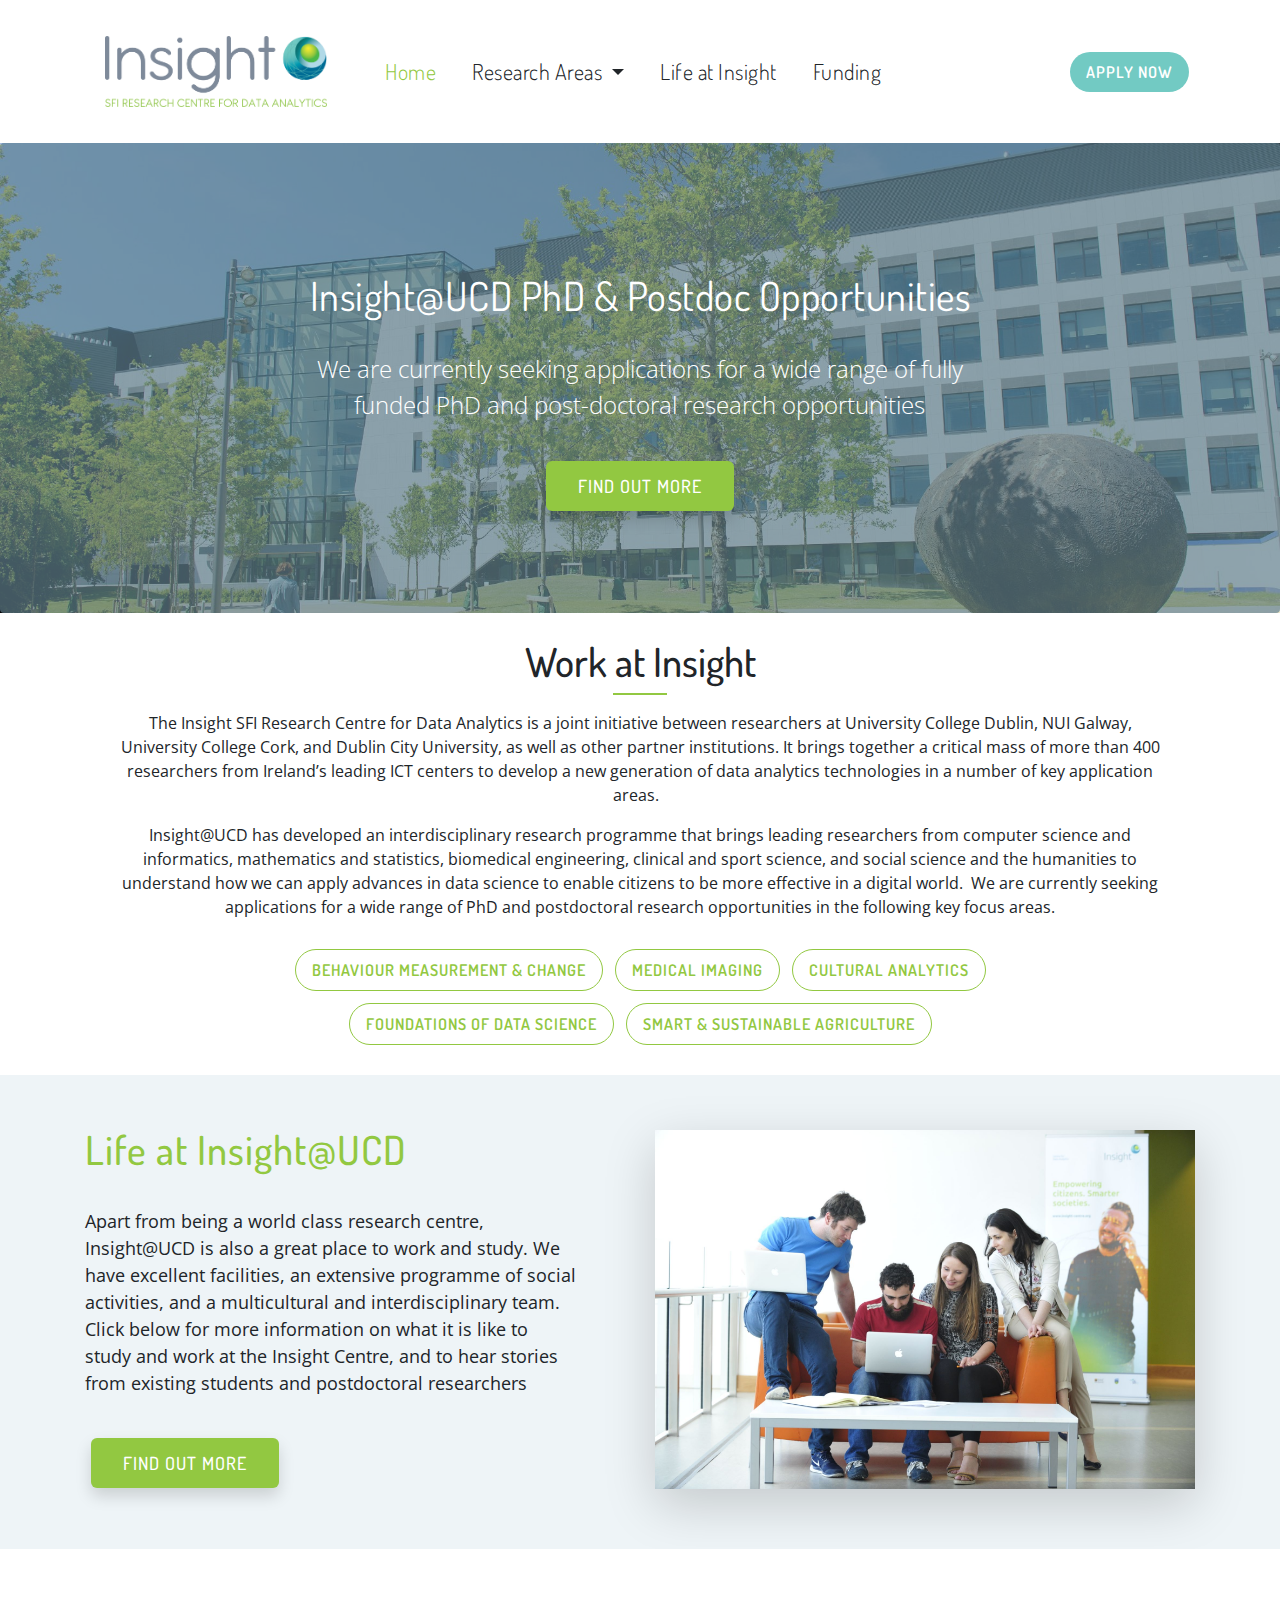
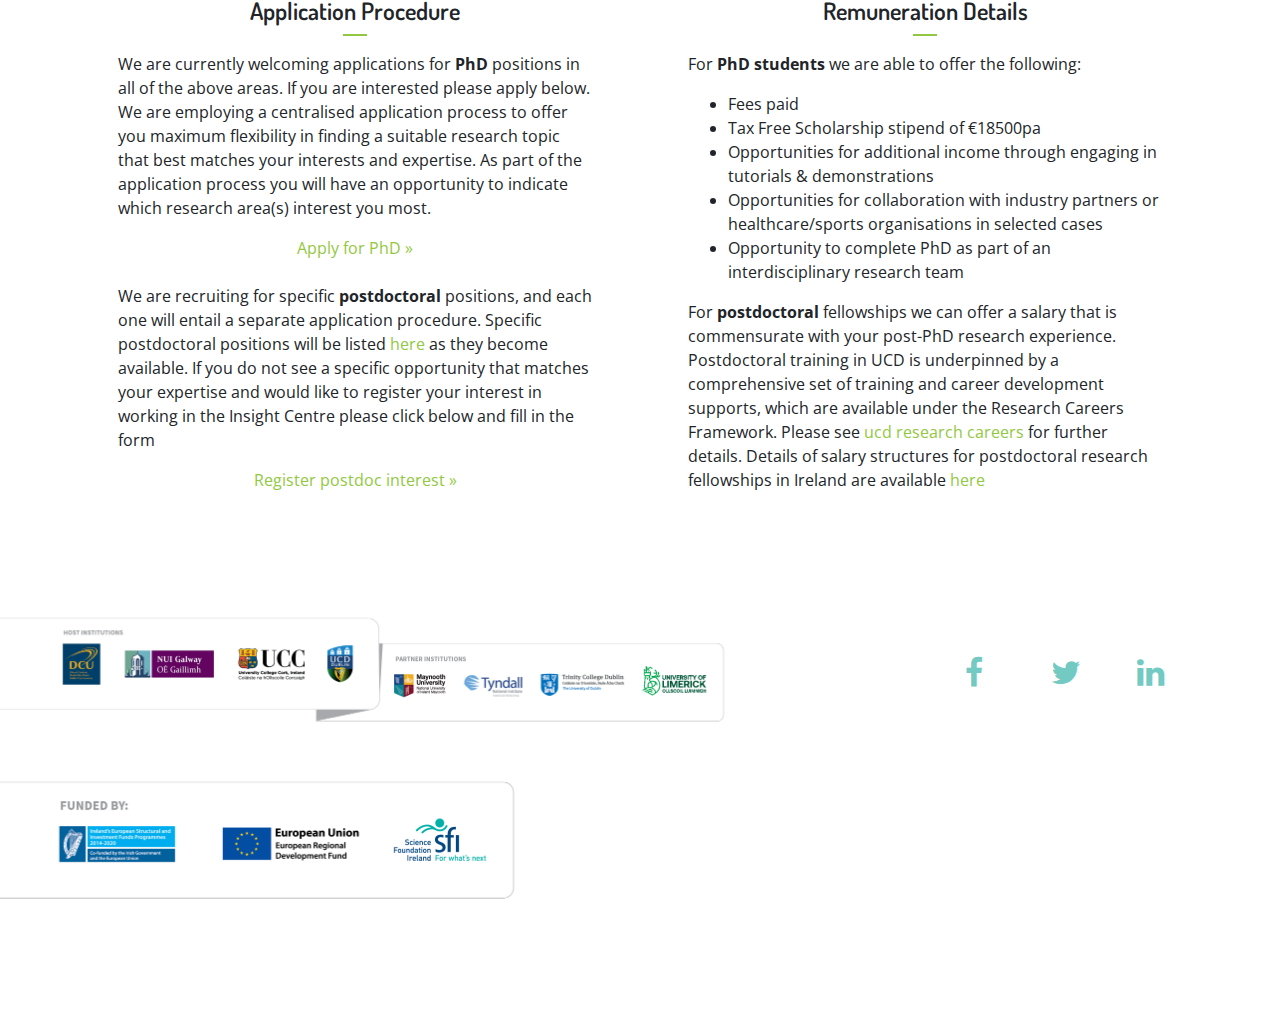
==== index.html @ da2b75f7 "Fix Safari footer space issue" ====
<!DOCTYPE html>
<html lang="en">

<head>
	<meta charset="utf-8">
	<meta name="viewport" content="width=device-width, initial-scale=1, shrink-to-fit=no">
	<meta http-equiv="x-ua-compatible" content="ie=edge">
	<title>insight_recruit</title>
	<!-- Font Awesome -->
	<link rel="stylesheet" href="https://maxcdn.bootstrapcdn.com/font-awesome/4.7.0/css/font-awesome.min.css">
	<!-- Bootstrap core CSS -->
	<link href="css/bootstrap.min.css" rel="stylesheet">
	<!-- Material Design Bootstrap -->
	<link href="css/mdb.min.css" rel="stylesheet">
	<!-- Your custom styles (optional) -->
	<link href="css/style.css" rel="stylesheet">
	<link rel="stylesheet" href="https://fonts.googleapis.com/css?family=Dosis:400,500,600,700">
	<link rel="stylesheet" href="https://fonts.googleapis.com/css?family=Open+Sans:400,600,700">
</head>

<body>

	<!-- Start your project here-->
	<header class="sticky-top">
		<nav class="navbar navbar-light navbar-expand-lg navigation-clean-button">
			<div class="container"><img id="nav-logo" src="img/insight_logo.png"><button data-toggle="collapse" class="navbar-toggler" data-target="#navcol-1"><span class="sr-only">Toggle navigation</span><span class="navbar-toggler-icon"></span></button>
				<div class="collapse navbar-collapse" id="navcol-1">
					<ul class="nav navbar-nav mr-auto">
						<li class="nav-item" role="presentation"><a class="nav-link active" href="index.html">Home</a></li>
						<li class="nav-item dropdown"><a class="dropdown-toggle nav-link" data-toggle="dropdown" aria-expanded="false" href="research.html">Research Areas&nbsp;</a>
							<div class="dropdown-menu" role="menu"><a class="dropdown-item" role="presentation" href="research.html#behaviour">Behaviour Measurement & Change</a><a class="dropdown-item" role="presentation" href="research.html#imaging">Medical Imaging</a><a class="dropdown-item" role="presentation" href="research.html#cultural">Cultural Analytics</a><a class="dropdown-item" role="presentation" href="research.html#foundations">Foundations of Data Science</a><a class="dropdown-item" role="presentation" href="research.html#agriculture">Smart & Sustainable Agriculture</a></div>
						</li>
						<li class="nav-item" role="presentation"><a class="nav-link" href="life-at-insight.html">Life at Insight</a></li>
						<li class="nav-item" role="presentation"><a class="nav-link" href="index.html#remuneration">Funding</a></li>
					</ul><span class="navbar-text actions"> <a class="btn action-button" role="button" id="nav-apply-button" href="https://docs.google.com/forms/d/1XLEkbJxJfuhNwHbNizcmN-qmpHpWXyCUOX5vFajwx4U" target="_blank">Apply Now</a></span>
				</div>
			</div>
		</nav>
	</header>
	<main>
		<!-- Jumbotron -->
		<div id="hero-highlight" class="card card-image" style="background-image: url(img/1406_Campus_091a.jpg);">
			<div class="text-white text-center rgba-blue-grey-strong py-5 px-4">
				<div class="py-5">

					<!-- Content -->
					<h1 class="card-title my-4 py-2">Insight@UCD PhD &amp; Postdoc Opportunities</h1>
					<p class="h6 col-lg-8 mb-4 pb-2 px-md-5 mx-auto">We are currently seeking applications for a wide range of fully funded PhD and post-doctoral research opportunities</p>
					<a class="btn btn-primary my-btn shadow" role='button' href="#workatinsight">find out more</a>

				</div>
			</div>
		</div>
		<!-- Work At Insight Highlight -->
		<div class="container">
			<div class="my-4 px-4">
				<div class="row">
					<div class="col-md-12 mb-2 offset-lg-0">
						<a class="anchor" id="workatinsight"></a>
						<h2 class="text-center">Work at Insight</h2>
						<hr>
						<p class="text-center" id="work-at-insight-p1">The Insight SFI Research Centre for Data Analytics is a joint initiative between researchers at University College Dublin, NUI Galway, University College Cork, and Dublin City University, as well as other partner institutions. It brings
							together a critical mass of more than 400 researchers from Ireland’s leading ICT centers to develop a new generation of data analytics technologies in a number of key application areas.&nbsp;&nbsp;<br></p>
						<p class="text-center">Insight@UCD has developed an interdisciplinary research programme that brings leading researchers from computer science and informatics, mathematics and statistics, biomedical engineering, clinical and sport science, and social science
							and the humanities to understand how we can apply advances in data science to enable citizens to be more effective in a digital world.&nbsp; We are currently seeking applications for a wide range of PhD and postdoctoral research
							opportunities in the following key focus areas.</p>
					</div>
				</div>
				<!--
				<div class="row" id="research-areas">
					<div class="col-md-6 col-lg-4 offset-lg-2" style="padding-right: 0px;">
						<ul>
							<li><strong>Behaviour Measurement &amp; Change</strong></li>
							<li><strong>Medical Imaging</strong></li>
							<li><strong>Cultural Analytics</strong></li>
						</ul>
					</div>
					<div class="col-md-6 col-lg-4 offset-lg-0">
						<ul>
							<li><strong>Foundations of Data Science</strong></li>
							<li><strong>Smart &amp; Sustainable Agriculture</strong></li>
							<li class="details"><a class="learn-more" href="#">More details »</a></li>
						</ul>
					</div>
					<div class="clearfix"></div>
				</div>
				-->
				<div class="area-pills text-center col-lg-10 mx-auto">
					<a class="btn research-button btn-rounded px-3 py-2 research-area-pill" role="button" href="research.html#behaviour">Behaviour measurement & change</a><a class="btn research-button btn-rounded research-area-pill px-3 py-2" role="button" href="research.html#imaging">Medical Imaging</a><a class="btn research-button btn-rounded research-area-pill px-3 py-2" role="button" href="research.html#cultural">Cultural Analytics</a><a class="btn research-button btn-rounded research-area-pill px-3 py-2" role="button" href="research.html#foundations">Foundations of Data Science</a><a class="btn research-button btn-rounded research-area-pill px-3 py-2" role="button" href="research.html#agriculture">Smart & Sustainable Agriculture</a>
				</div>
			</div>
		</div>
		<!-- Life At Insight Highlight -->
		<div class="highlight-home">
			<div class="container">
				<div class="row">
					<div class="col-sm-12 col-md-12 col-lg-6 col-xl-6">
						<div class="intro pr-lg-5 mb-md-4 mb-lg-0">
							<h2>Life at Insight@UCD</h2>
							<p>Apart from being a world class research centre, Insight@UCD is also a great place to work and study. We have excellent facilities, an extensive programme of social activities, and a multicultural and interdisciplinary team. Click below for more information on what it is like to study and work at the Insight Centre, and to hear stories from existing students and postdoctoral researchers</p>
							<a class="btn btn-primary my-btn shadow" role="button" href="life-at-insight.html">find out more</a>
						</div>
					</div>
					<div class="col-sm-12 col-md-12 col-lg-6 col-xl-6 my-auto"><img class="img-fluid shadow-lg" id="gev-and-co" src="img/L_R_Severin_Gsponer_Gevorg_Poghosyan_Ewa_Mylnarska_Erika_Duriakova.jpeg" style="height: auto;max-height: auto;width: 100%;"></div>
				</div>
			</div>
		</div>
		<div class="my-5">
			<div class="container">
				<div class="row">
					<div class="col-sm-6 col-md-12 col-lg-6 col-xl-6 pr-5 pl-5 application">
						<h3 class="name">Application Procedure</h3>
						<hr>
						<p class="text-left description">We are currently welcoming applications for <strong>PhD</strong> positions in all of the above areas. If you are interested please apply below. We are employing a centralised application process to offer you maximum flexibility
							in finding a suitable research topic that best matches your interests and expertise. As part of the application process you will have an opportunity to indicate which research area(s) interest you most.</p>
						<div class="text-center mx-auto">
							<a class="" href="https://docs.google.com/forms/d/1XLEkbJxJfuhNwHbNizcmN-qmpHpWXyCUOX5vFajwx4U" target="_blank">Apply for PhD »</a>
						</div>
						<p class="text-left description mt-4" id="application-p-2">We are recruiting for specific <strong>postdoctoral</strong> positions, and each one will entail a separate application procedure. Specific postdoctoral positions will be listed <a href="https://www.ucd.ie/workatucd/jobs/" target="_blank">here</a> as they become
							available. If you do not see a specific opportunity that matches your expertise and would like to register your interest in working in the Insight Centre please click below and fill in the form<br></p>
						<div class="text-center mx-auto">
							<a class="" href="https://docs.google.com/forms/d/1AsUdSWXv9FjHMFJ9KDFKcQEAJH8ktpvEX1DCqA-DxpM" target="_blank">Register postdoc interest »</a>
						</div>
					</div>
					<div class="col-sm-6 col-md-12 col-lg-6 col-xl-6 pr-5 pl-5 mt-md-4 mt-lg-0 remuneration" id="">
						<a class="anchor" id="remuneration"></a>
						<h3>Remuneration Details</h3>
						<hr>
						<p class="text-left description">For <strong>PhD students</strong> we are able to offer the following:</p>
						<ul class="text-left">
							<li>Fees paid</li>
							<li>Tax Free Scholarship stipend of €18500pa</li>
							<li>Opportunities for additional income through engaging in tutorials &amp; demonstrations</li>
							<li>Opportunities for collaboration with industry partners or healthcare/sports organisations in selected cases</li>
							<li>Opportunity to complete PhD as part of an interdisciplinary research team</li>
						</ul>
						<p class="text-left" style="font-size: 16px;">For&nbsp;<strong>postdoctoral</strong>&nbsp;fellowships we can offer a salary that is commensurate with your post-PhD research experience. Postdoctoral training in UCD is underpinned by a comprehensive set of training and
							career development supports, which are available under the Research Careers Framework. Please see<a href="https://www.ucd.ie/researchcareers/" target="_blank"><span> ucd research careers </span></a>for further details. Details of salary structures for postdoctoral research fellowships in Ireland are available <a href="https://www.iua.ie/for-researchers/researcher-salary-scales-career-framework/" target="_blank"><span>here</span></a></p>

					</div>
				</div>
			</div>
		</div>
	</main>
	<footer>
		<div class="row">
			<div class="col-lg-8 p-0 my-auto"><img src="img/hostpartner.png" style="max-width: 100%"></div>
			<div class="social-media col-lg-4 mx-auto my-auto text-center">
				<!-- Facebook -->
				<a class="sm-ic" href="#">
					<i class="fa fa-facebook col-1 fa-lg mr-md-5 fa-2x" style="color:rgb(114,202,195);"> </i>
				</a>
				<!-- Twitter -->
				<a class="sm-ic" href="#">
					<i class="fa fa-twitter col-1 fa-lg mr-md-5 fa-2x" style="color:rgb(114,202,195);"></i>
				</a>
				<!--Linkedin -->
				<a class="sm-ic" href="#">
					<i class="fa fa-linkedin col-1 fa-lg mr-md-5 fa-2x" style="color:rgb(114,202,195);"></i>
				</a>
			</div>
		</div>
		<div class="row">
			<a href="https://www.sfi.ie/" target="_blank"><img class="col-lg-8 p-0 fundedby" src="img/fundedby.png"></a>
		</div>
	</footer>


	<!-- /Start your project here-->

	<!-- SCRIPTS -->
	<!-- JQuery -->
	<script type="text/javascript" src="js/jquery-3.3.1.min.js"></script>
	<!-- Bootstrap tooltips -->
	<script type="text/javascript" src="js/popper.min.js"></script>
	<!-- Bootstrap core JavaScript -->
	<script type="text/javascript" src="js/bootstrap.min.js"></script>
	<!-- MDB core JavaScript -->
	<script type="text/javascript" src="js/mdb.min.js"></script>
</body></html>
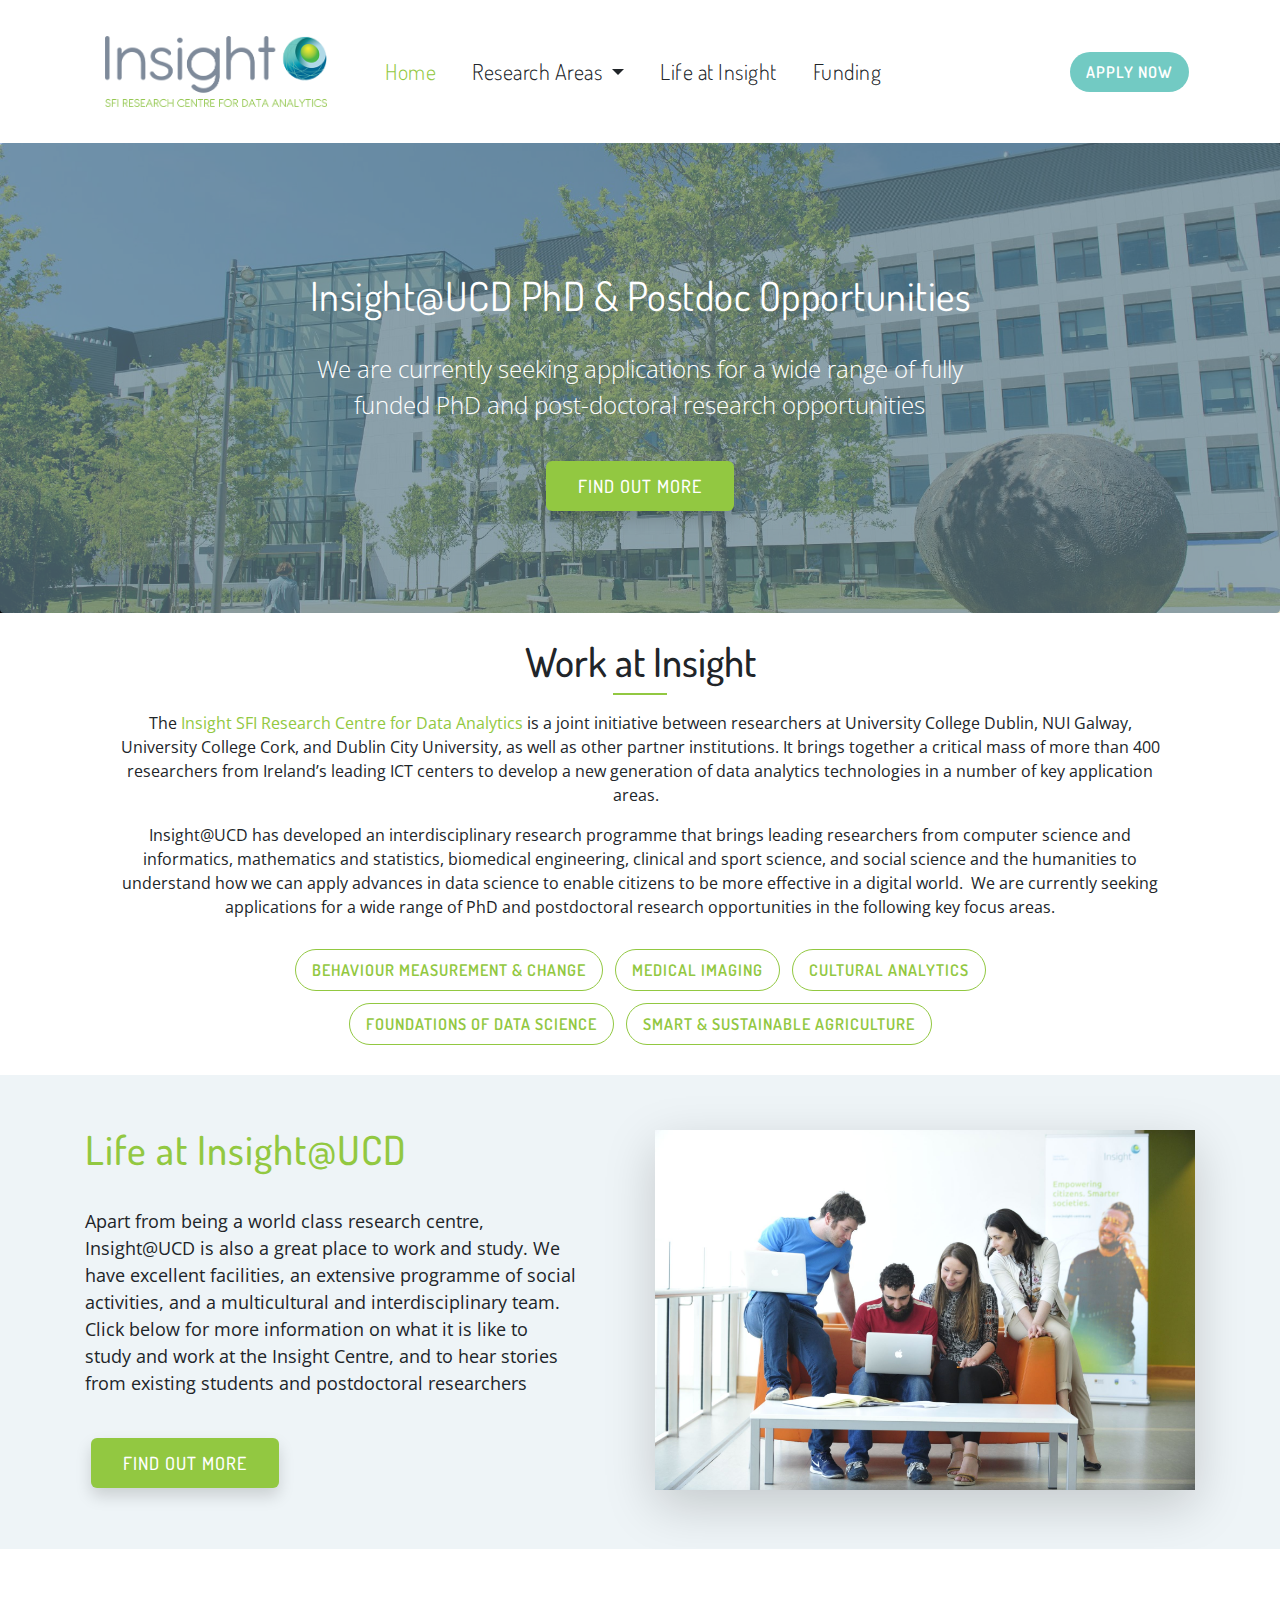
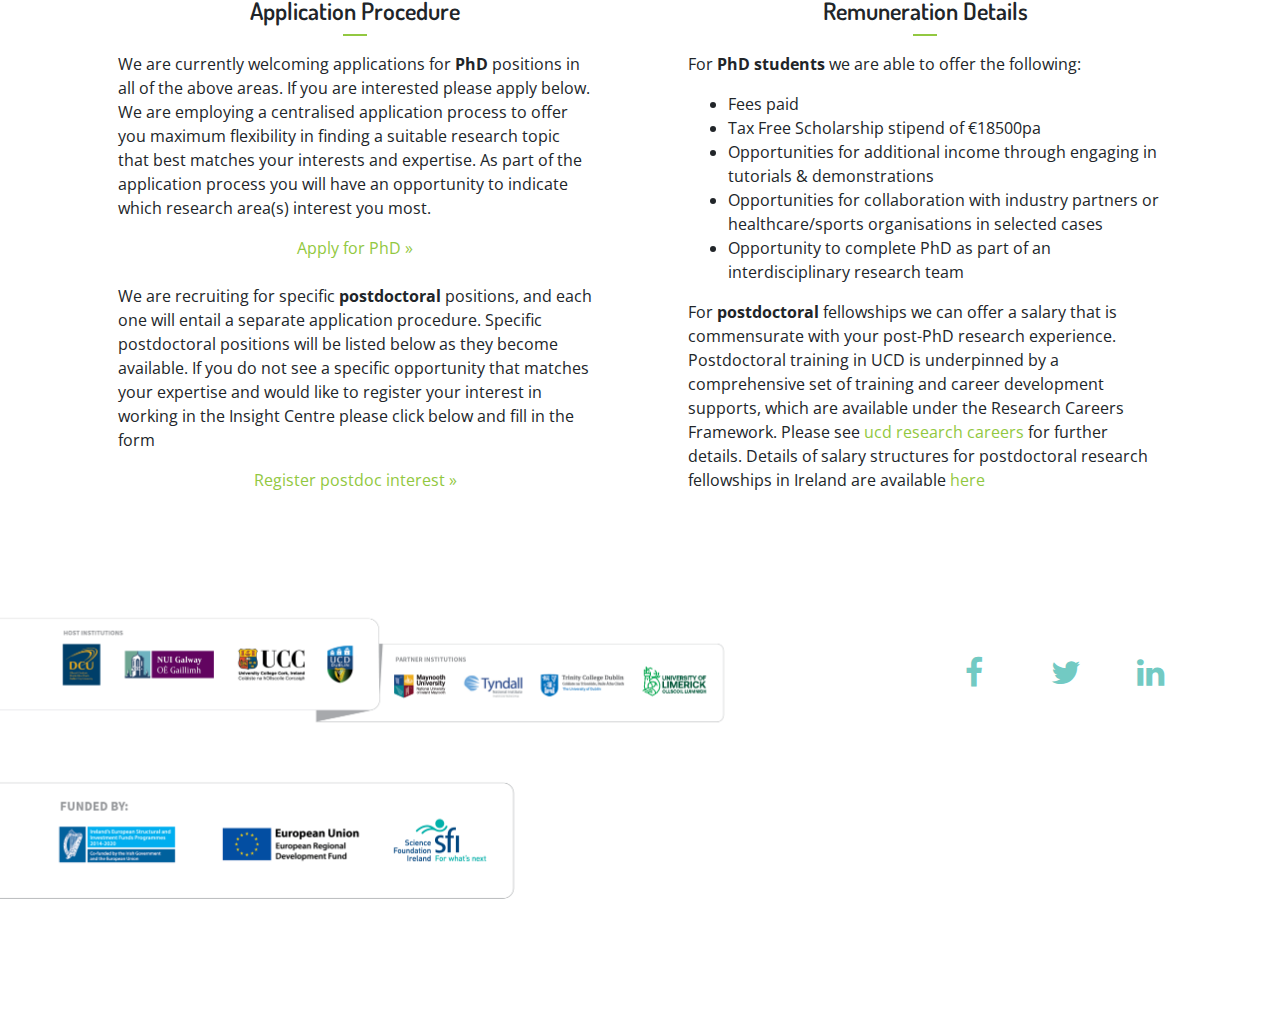
==== commit 673f94cd: "Finishing touches" ====
--- a/index.html
+++ b/index.html
@@ -5,7 +5,7 @@
 	<meta charset="utf-8">
 	<meta name="viewport" content="width=device-width, initial-scale=1, shrink-to-fit=no">
 	<meta http-equiv="x-ua-compatible" content="ie=edge">
-	<title>insight_recruit</title>
+	<title>Insight UCD recruitment</title>
 	<!-- Font Awesome -->
 	<link rel="stylesheet" href="https://maxcdn.bootstrapcdn.com/font-awesome/4.7.0/css/font-awesome.min.css">
 	<!-- Bootstrap core CSS -->
@@ -59,32 +59,13 @@
 						<a class="anchor" id="workatinsight"></a>
 						<h2 class="text-center">Work at Insight</h2>
 						<hr>
-						<p class="text-center" id="work-at-insight-p1">The Insight SFI Research Centre for Data Analytics is a joint initiative between researchers at University College Dublin, NUI Galway, University College Cork, and Dublin City University, as well as other partner institutions. It brings
+						<p class="text-center" id="work-at-insight-p1">The <a href="https://www.insight-centre.org/" target="_blank">Insight SFI Research Centre for Data Analytics</a> is a joint initiative between researchers at University College Dublin, NUI Galway, University College Cork, and Dublin City University, as well as other partner institutions. It brings
 							together a critical mass of more than 400 researchers from Ireland’s leading ICT centers to develop a new generation of data analytics technologies in a number of key application areas.&nbsp;&nbsp;<br></p>
 						<p class="text-center">Insight@UCD has developed an interdisciplinary research programme that brings leading researchers from computer science and informatics, mathematics and statistics, biomedical engineering, clinical and sport science, and social science
 							and the humanities to understand how we can apply advances in data science to enable citizens to be more effective in a digital world.&nbsp; We are currently seeking applications for a wide range of PhD and postdoctoral research
 							opportunities in the following key focus areas.</p>
 					</div>
 				</div>
-				<!--
-				<div class="row" id="research-areas">
-					<div class="col-md-6 col-lg-4 offset-lg-2" style="padding-right: 0px;">
-						<ul>
-							<li><strong>Behaviour Measurement &amp; Change</strong></li>
-							<li><strong>Medical Imaging</strong></li>
-							<li><strong>Cultural Analytics</strong></li>
-						</ul>
-					</div>
-					<div class="col-md-6 col-lg-4 offset-lg-0">
-						<ul>
-							<li><strong>Foundations of Data Science</strong></li>
-							<li><strong>Smart &amp; Sustainable Agriculture</strong></li>
-							<li class="details"><a class="learn-more" href="#">More details »</a></li>
-						</ul>
-					</div>
-					<div class="clearfix"></div>
-				</div>
-				-->
 				<div class="area-pills text-center col-lg-10 mx-auto">
 					<a class="btn research-button btn-rounded px-3 py-2 research-area-pill" role="button" href="research.html#behaviour">Behaviour measurement & change</a><a class="btn research-button btn-rounded research-area-pill px-3 py-2" role="button" href="research.html#imaging">Medical Imaging</a><a class="btn research-button btn-rounded research-area-pill px-3 py-2" role="button" href="research.html#cultural">Cultural Analytics</a><a class="btn research-button btn-rounded research-area-pill px-3 py-2" role="button" href="research.html#foundations">Foundations of Data Science</a><a class="btn research-button btn-rounded research-area-pill px-3 py-2" role="button" href="research.html#agriculture">Smart & Sustainable Agriculture</a>
 				</div>
@@ -94,7 +75,7 @@
 		<div class="highlight-home">
 			<div class="container">
 				<div class="row">
-					<div class="col-sm-12 col-md-12 col-lg-6 col-xl-6">
+					<div class="col-sm-12 col-md-12 col-lg-6 col-xl-6 mb-4 mb-lg-0">
 						<div class="intro pr-lg-5 mb-md-4 mb-lg-0">
 							<h2>Life at Insight@UCD</h2>
 							<p>Apart from being a world class research centre, Insight@UCD is also a great place to work and study. We have excellent facilities, an extensive programme of social activities, and a multicultural and interdisciplinary team. Click below for more information on what it is like to study and work at the Insight Centre, and to hear stories from existing students and postdoctoral researchers</p>
@@ -108,7 +89,7 @@
 		<div class="my-5">
 			<div class="container">
 				<div class="row">
-					<div class="col-sm-6 col-md-12 col-lg-6 col-xl-6 pr-5 pl-5 application">
+					<div class="col-md-12 col-lg-6 col-xl-6 pr-5 pl-5 mb-xs-5 mb-md-0 application">
 						<h3 class="name">Application Procedure</h3>
 						<hr>
 						<p class="text-left description">We are currently welcoming applications for <strong>PhD</strong> positions in all of the above areas. If you are interested please apply below. We are employing a centralised application process to offer you maximum flexibility
@@ -116,15 +97,15 @@
 						<div class="text-center mx-auto">
 							<a class="" href="https://docs.google.com/forms/d/1XLEkbJxJfuhNwHbNizcmN-qmpHpWXyCUOX5vFajwx4U" target="_blank">Apply for PhD »</a>
 						</div>
-						<p class="text-left description mt-4" id="application-p-2">We are recruiting for specific <strong>postdoctoral</strong> positions, and each one will entail a separate application procedure. Specific postdoctoral positions will be listed <a href="https://www.ucd.ie/workatucd/jobs/" target="_blank">here</a> as they become
+						<p class="text-left description mt-4" id="application-p-2">We are recruiting for specific <strong>postdoctoral</strong> positions, and each one will entail a separate application procedure. Specific postdoctoral positions will be listed below as they become
 							available. If you do not see a specific opportunity that matches your expertise and would like to register your interest in working in the Insight Centre please click below and fill in the form<br></p>
 						<div class="text-center mx-auto">
 							<a class="" href="https://docs.google.com/forms/d/1AsUdSWXv9FjHMFJ9KDFKcQEAJH8ktpvEX1DCqA-DxpM" target="_blank">Register postdoc interest »</a>
 						</div>
 					</div>
-					<div class="col-sm-6 col-md-12 col-lg-6 col-xl-6 pr-5 pl-5 mt-md-4 mt-lg-0 remuneration" id="">
+					<div class="col-md-12 col-lg-6 pr-5 pl-5 my-xs-5 mt-md-5 mt-lg-0 remuneration">
 						<a class="anchor" id="remuneration"></a>
-						<h3>Remuneration Details</h3>
+						<h3 class="mt-5 mt-md-0">Remuneration Details</h3>
 						<hr>
 						<p class="text-left description">For <strong>PhD students</strong> we are able to offer the following:</p>
 						<ul class="text-left">
@@ -147,15 +128,15 @@
 			<div class="col-lg-8 p-0 my-auto"><img src="img/hostpartner.png" style="max-width: 100%"></div>
 			<div class="social-media col-lg-4 mx-auto my-auto text-center">
 				<!-- Facebook -->
-				<a class="sm-ic" href="#">
+				<a class="sm-ic" href="https://www.facebook.com/insight" target="_blank">
 					<i class="fa fa-facebook col-1 fa-lg mr-md-5 fa-2x" style="color:rgb(114,202,195);"> </i>
 				</a>
 				<!-- Twitter -->
-				<a class="sm-ic" href="#">
+				<a class="sm-ic" href="https://twitter.com/insight_centre" target="_blank">
 					<i class="fa fa-twitter col-1 fa-lg mr-md-5 fa-2x" style="color:rgb(114,202,195);"></i>
 				</a>
 				<!--Linkedin -->
-				<a class="sm-ic" href="#">
+				<a class="sm-ic" href="https://www.linkedin.com/company/insight-centre-for-data-analytics" target="_blank">
 					<i class="fa fa-linkedin col-1 fa-lg mr-md-5 fa-2x" style="color:rgb(114,202,195);"></i>
 				</a>
 			</div>
--- a/css/style.css
+++ b/css/style.css
@@ -453,6 +453,12 @@
 	font-size: 18px
 }
 
+@media (max-width:576px) {
+	.testimonials {
+		font-size: 16px
+	}
+}
+
 .wrapper-carousel-fix {
 	background-color: white;
 	border-radius: 5px;
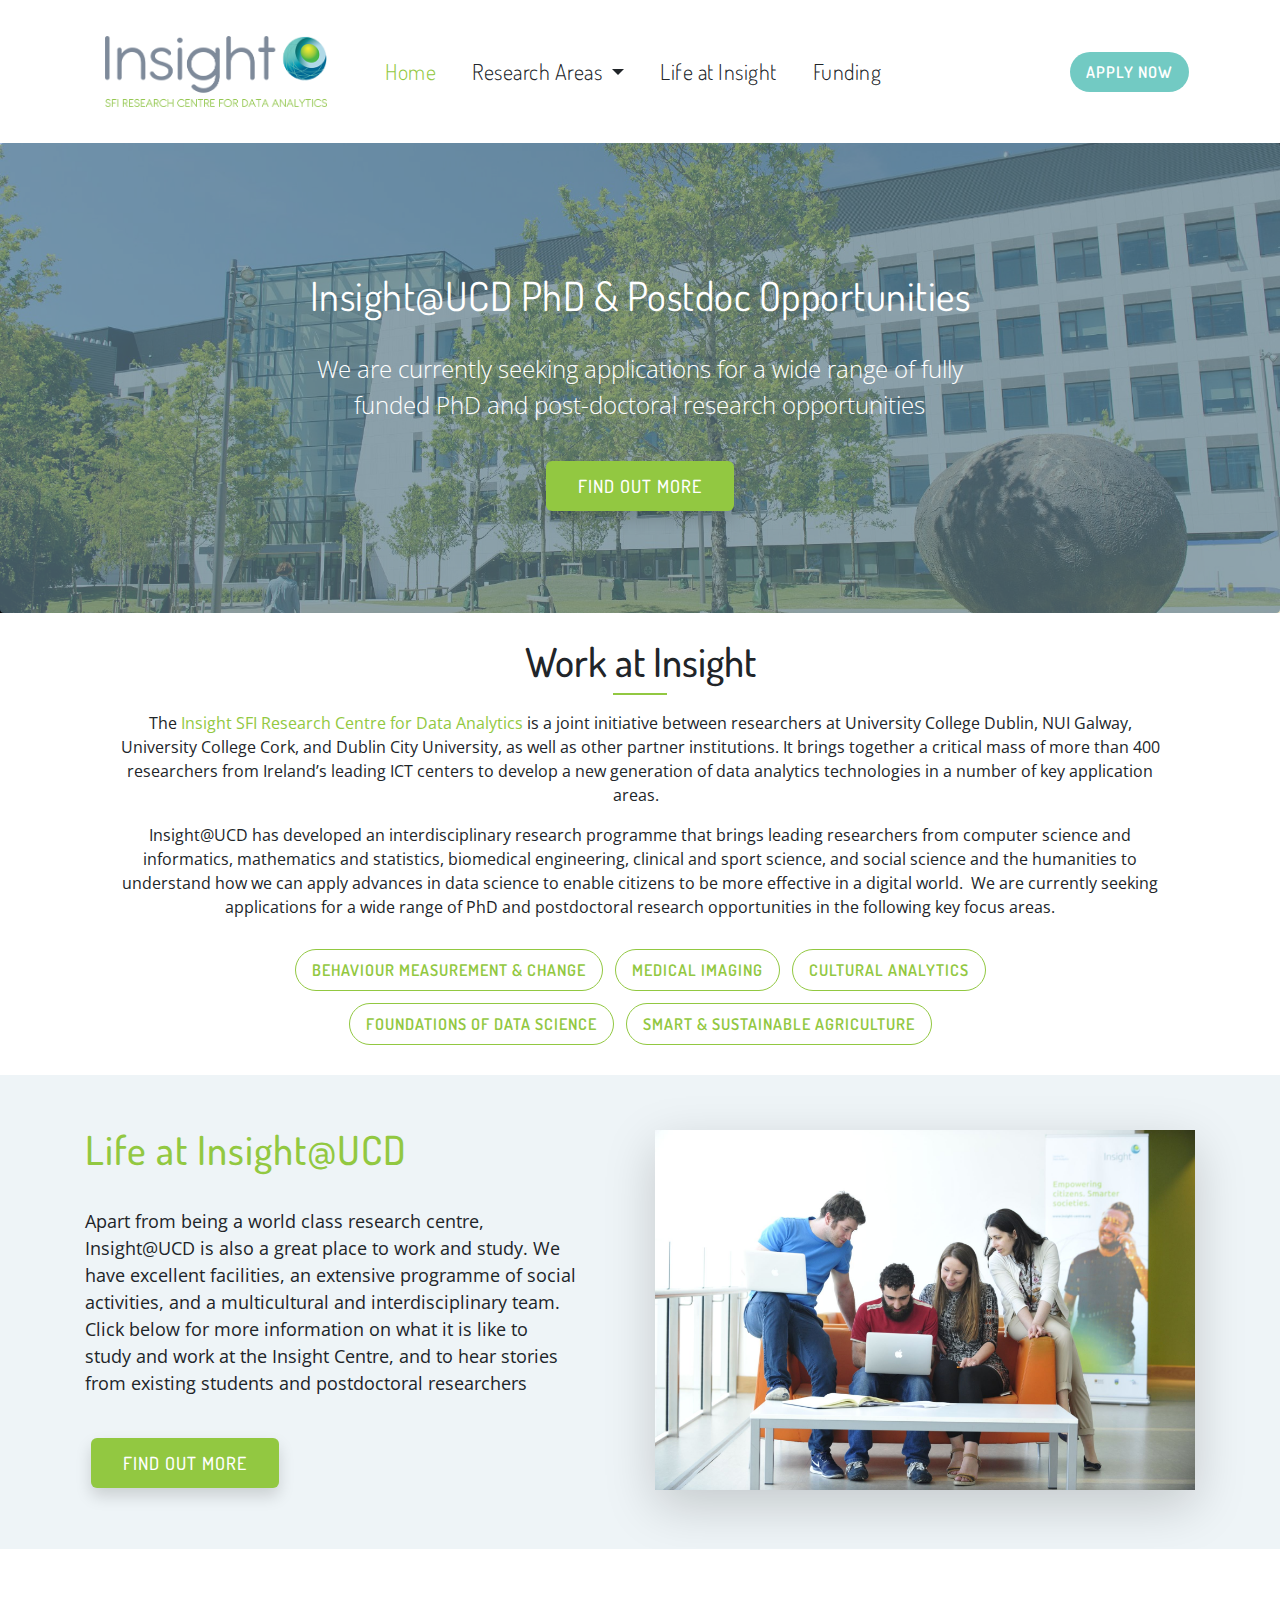
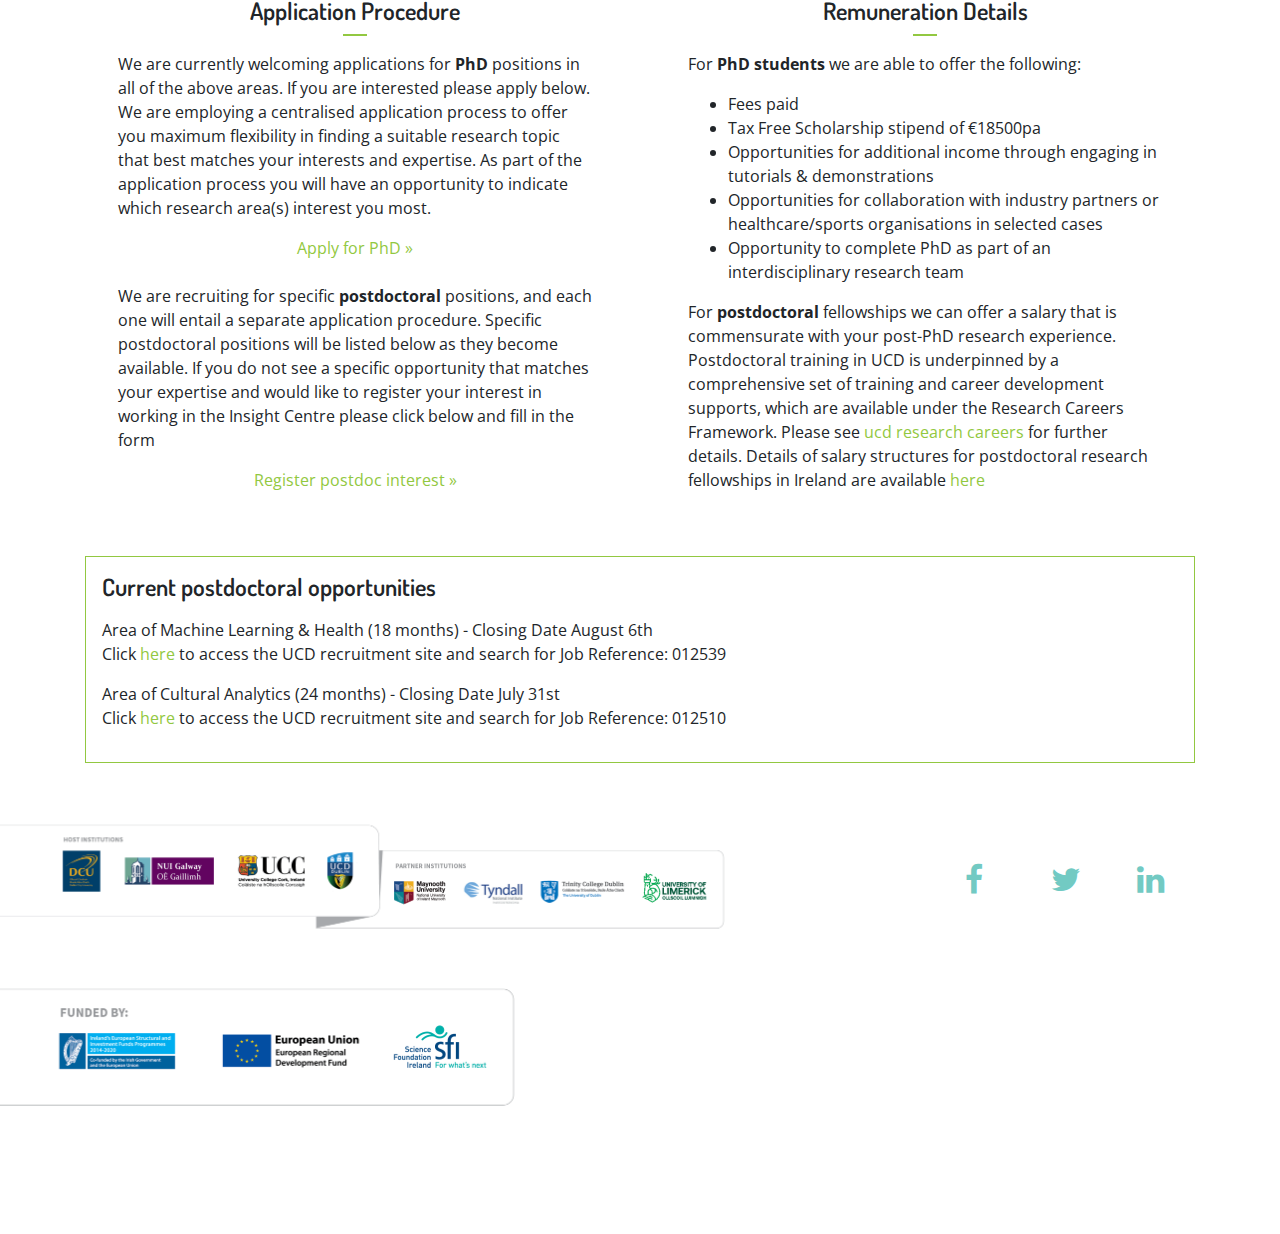
==== commit 774e59c8: "Add postdoc opportunities" ====
--- a/index.html
+++ b/index.html
@@ -32,7 +32,7 @@
 						</li>
 						<li class="nav-item" role="presentation"><a class="nav-link" href="life-at-insight.html">Life at Insight</a></li>
 						<li class="nav-item" role="presentation"><a class="nav-link" href="index.html#remuneration">Funding</a></li>
-					</ul><span class="navbar-text actions"> <a class="btn action-button" role="button" id="nav-apply-button" href="https://docs.google.com/forms/d/1XLEkbJxJfuhNwHbNizcmN-qmpHpWXyCUOX5vFajwx4U" target="_blank">Apply Now</a></span>
+					</ul><span class="navbar-text actions"> <a class="btn action-button" role="button" id="nav-apply-button" href="https://forms.gle/K2KVB2L9NbtAx89o7" target="_blank">Apply Now</a></span>
 				</div>
 			</div>
 		</nav>
@@ -95,12 +95,12 @@
 						<p class="text-left description">We are currently welcoming applications for <strong>PhD</strong> positions in all of the above areas. If you are interested please apply below. We are employing a centralised application process to offer you maximum flexibility
 							in finding a suitable research topic that best matches your interests and expertise. As part of the application process you will have an opportunity to indicate which research area(s) interest you most.</p>
 						<div class="text-center mx-auto">
-							<a class="" href="https://docs.google.com/forms/d/1XLEkbJxJfuhNwHbNizcmN-qmpHpWXyCUOX5vFajwx4U" target="_blank">Apply for PhD »</a>
+							<a class="" href="https://forms.gle/K2KVB2L9NbtAx89o7" target="_blank">Apply for PhD »</a>
 						</div>
 						<p class="text-left description mt-4" id="application-p-2">We are recruiting for specific <strong>postdoctoral</strong> positions, and each one will entail a separate application procedure. Specific postdoctoral positions will be listed below as they become
 							available. If you do not see a specific opportunity that matches your expertise and would like to register your interest in working in the Insight Centre please click below and fill in the form<br></p>
 						<div class="text-center mx-auto">
-							<a class="" href="https://docs.google.com/forms/d/1AsUdSWXv9FjHMFJ9KDFKcQEAJH8ktpvEX1DCqA-DxpM" target="_blank">Register postdoc interest »</a>
+							<a class="" href="https://forms.gle/qTx9PVxCq2K1aKDM7" target="_blank">Register postdoc interest »</a>
 						</div>
 					</div>
 					<div class="col-md-12 col-lg-6 pr-5 pl-5 my-xs-5 mt-md-5 mt-lg-0 remuneration">
@@ -117,9 +117,18 @@
 						</ul>
 						<p class="text-left" style="font-size: 16px;">For&nbsp;<strong>postdoctoral</strong>&nbsp;fellowships we can offer a salary that is commensurate with your post-PhD research experience. Postdoctoral training in UCD is underpinned by a comprehensive set of training and
 							career development supports, which are available under the Research Careers Framework. Please see<a href="https://www.ucd.ie/researchcareers/" target="_blank"><span> ucd research careers </span></a>for further details. Details of salary structures for postdoctoral research fellowships in Ireland are available <a href="https://www.iua.ie/for-researchers/researcher-salary-scales-career-framework/" target="_blank"><span>here</span></a></p>
-
 					</div>
 				</div>
+
+			</div>
+		</div>
+		<div class="container">
+			<div class="postdoc col-12 p-3">
+				<h4 class="mb-3">Current postdoctoral opportunities</h4>
+				<p>Area of Machine Learning & Health (18 months) - Closing Date August 6th
+					<br>Click <a href="https://my.corehr.com/pls/ucdrecruit/erq_search_package.search_form?p_company=1&p_internal_external=E" target="_blank">here</a> to access the UCD recruitment site and search for Job Reference: 012539</p>
+				<p>Area of Cultural Analytics (24 months) - Closing Date July 31st
+					<br>Click <a href="https://my.corehr.com/pls/ucdrecruit/erq_search_package.search_form?p_company=1&p_internal_external=E" target="_blank">here</a> to access the UCD recruitment site and search for Job Reference: 012510</p>
 			</div>
 		</div>
 	</main>
--- a/css/style.css
+++ b/css/style.css
@@ -377,6 +377,13 @@
 	border-radius: 0;
 }
 
+/* Post-doc opportunities section */
+
+.postdoc {
+	border: 1px solid #92c841;
+}
+
+
 /***************************/
 /* Life at Insight page */
 /***************************/
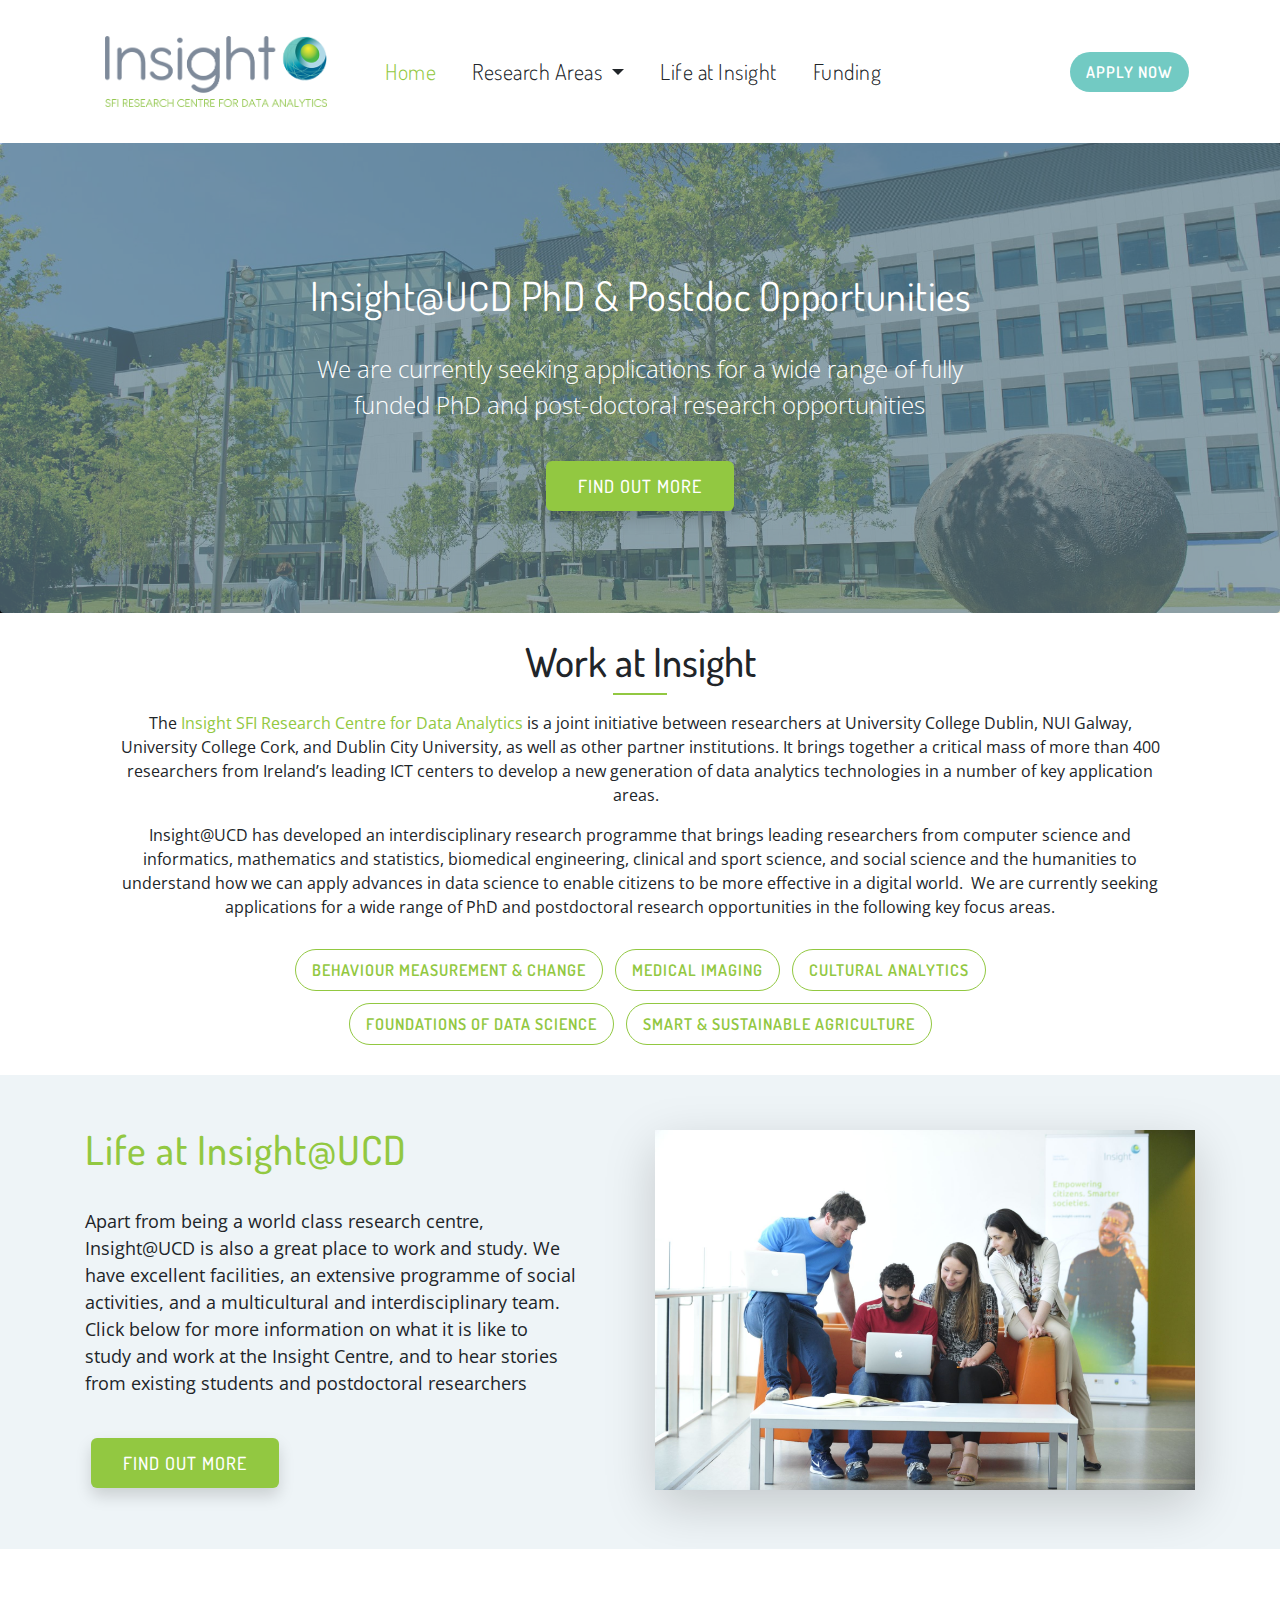
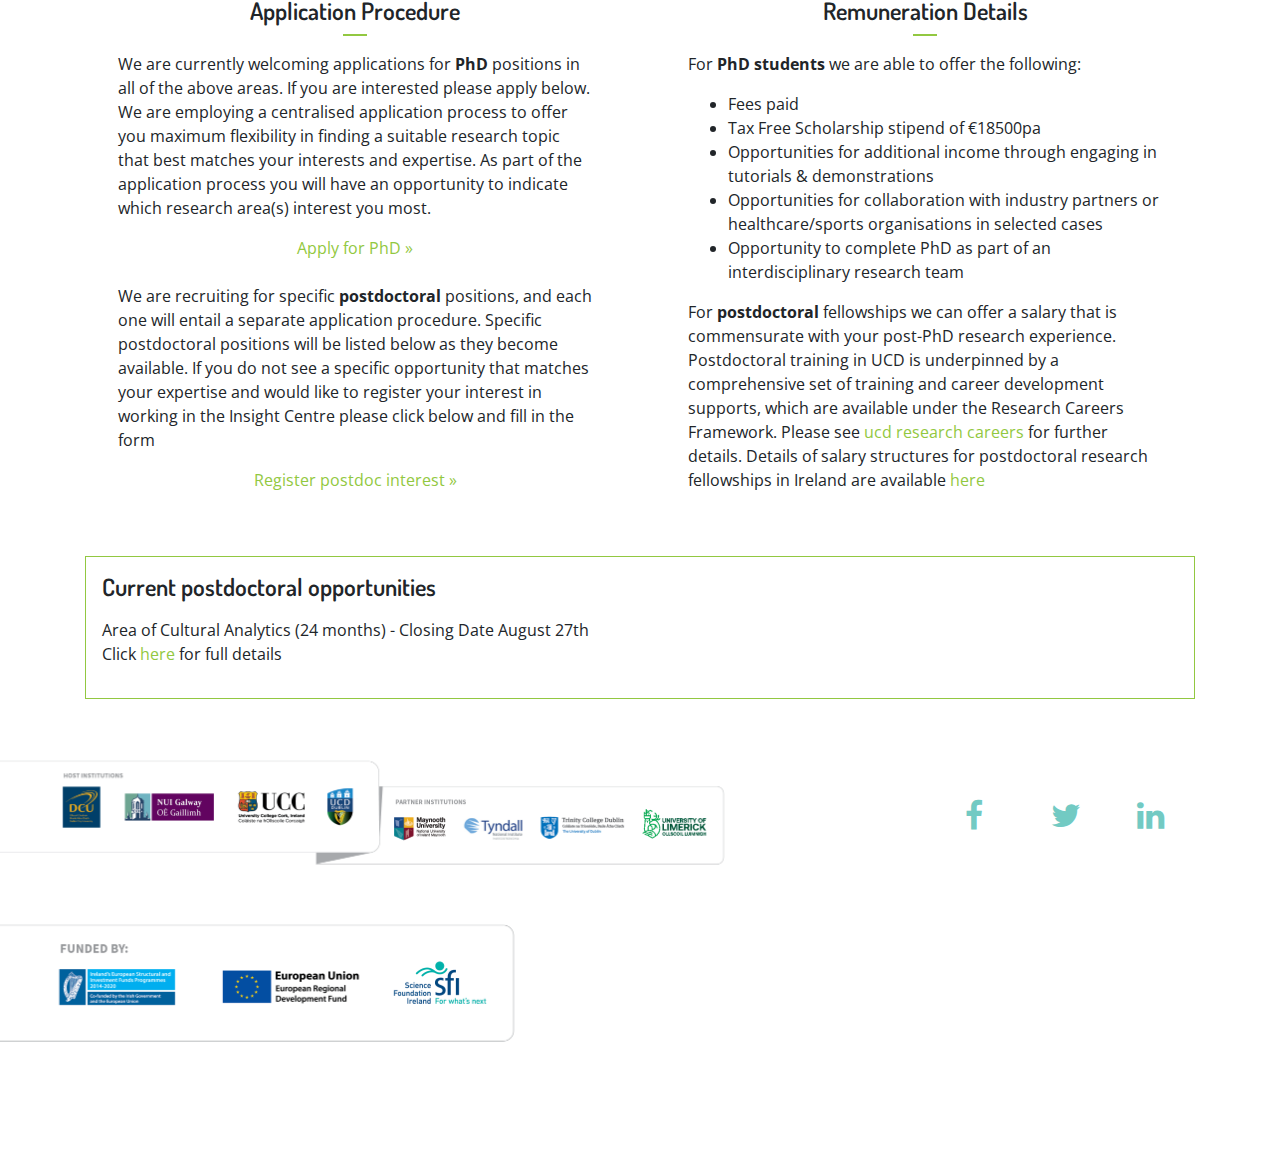
==== commit 4ca75f72: "Update postdoc opportunities" ====
--- a/index.html
+++ b/index.html
@@ -125,10 +125,8 @@
 		<div class="container">
 			<div class="postdoc col-12 p-3">
 				<h4 class="mb-3">Current postdoctoral opportunities</h4>
-				<p>Area of Machine Learning & Health (18 months) - Closing Date August 6th
-					<br>Click <a href="https://my.corehr.com/pls/ucdrecruit/erq_search_package.search_form?p_company=1&p_internal_external=E" target="_blank">here</a> to access the UCD recruitment site and search for Job Reference: 012539</p>
-				<p>Area of Cultural Analytics (24 months) - Closing Date July 31st
-					<br>Click <a href="https://my.corehr.com/pls/ucdrecruit/erq_search_package.search_form?p_company=1&p_internal_external=E" target="_blank">here</a> to access the UCD recruitment site and search for Job Reference: 012510</p>
+				<p>Area of Cultural Analytics (24 months) - Closing Date August 27th
+					<br>Click <a href="https://www.universityvacancies.com/university-college-dublin/ucd-post-doctoral-research-fellow-level-2-15751" target="_blank">here</a> for full details</p>
 			</div>
 		</div>
 	</main>
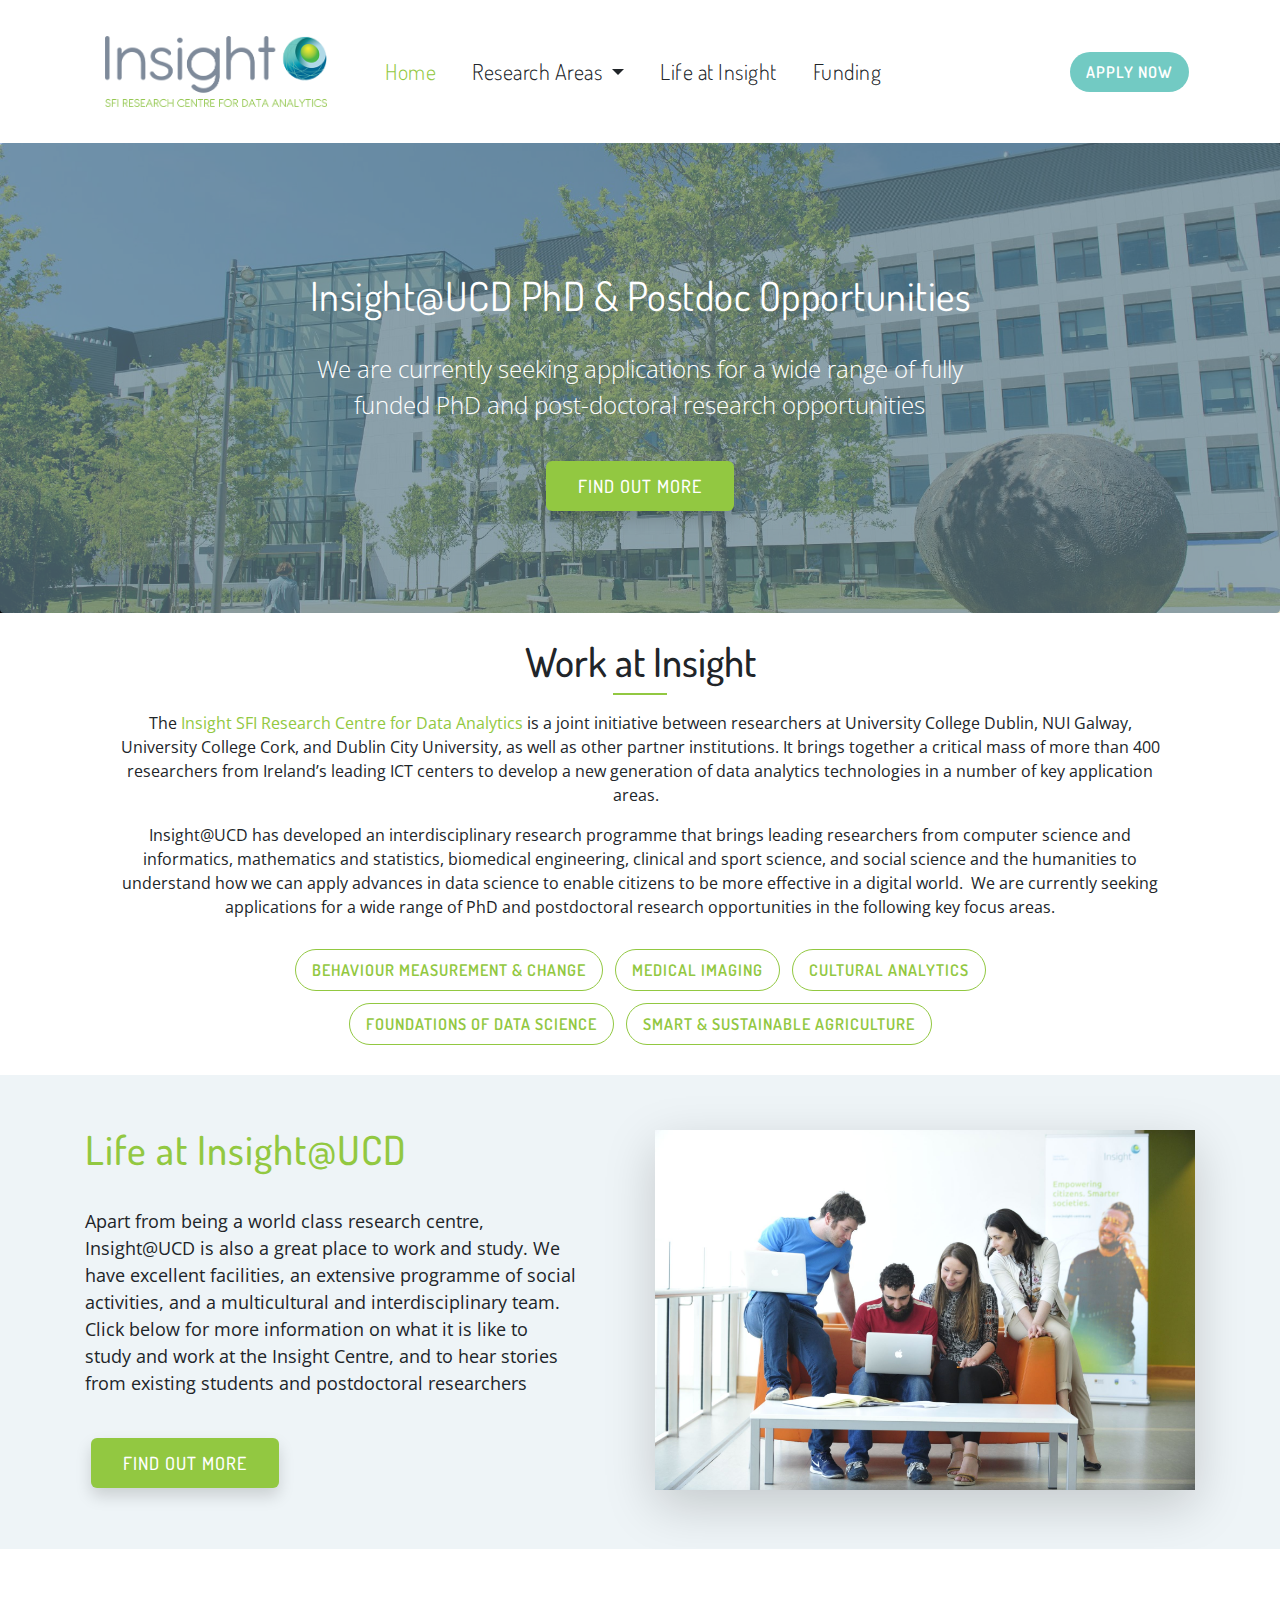
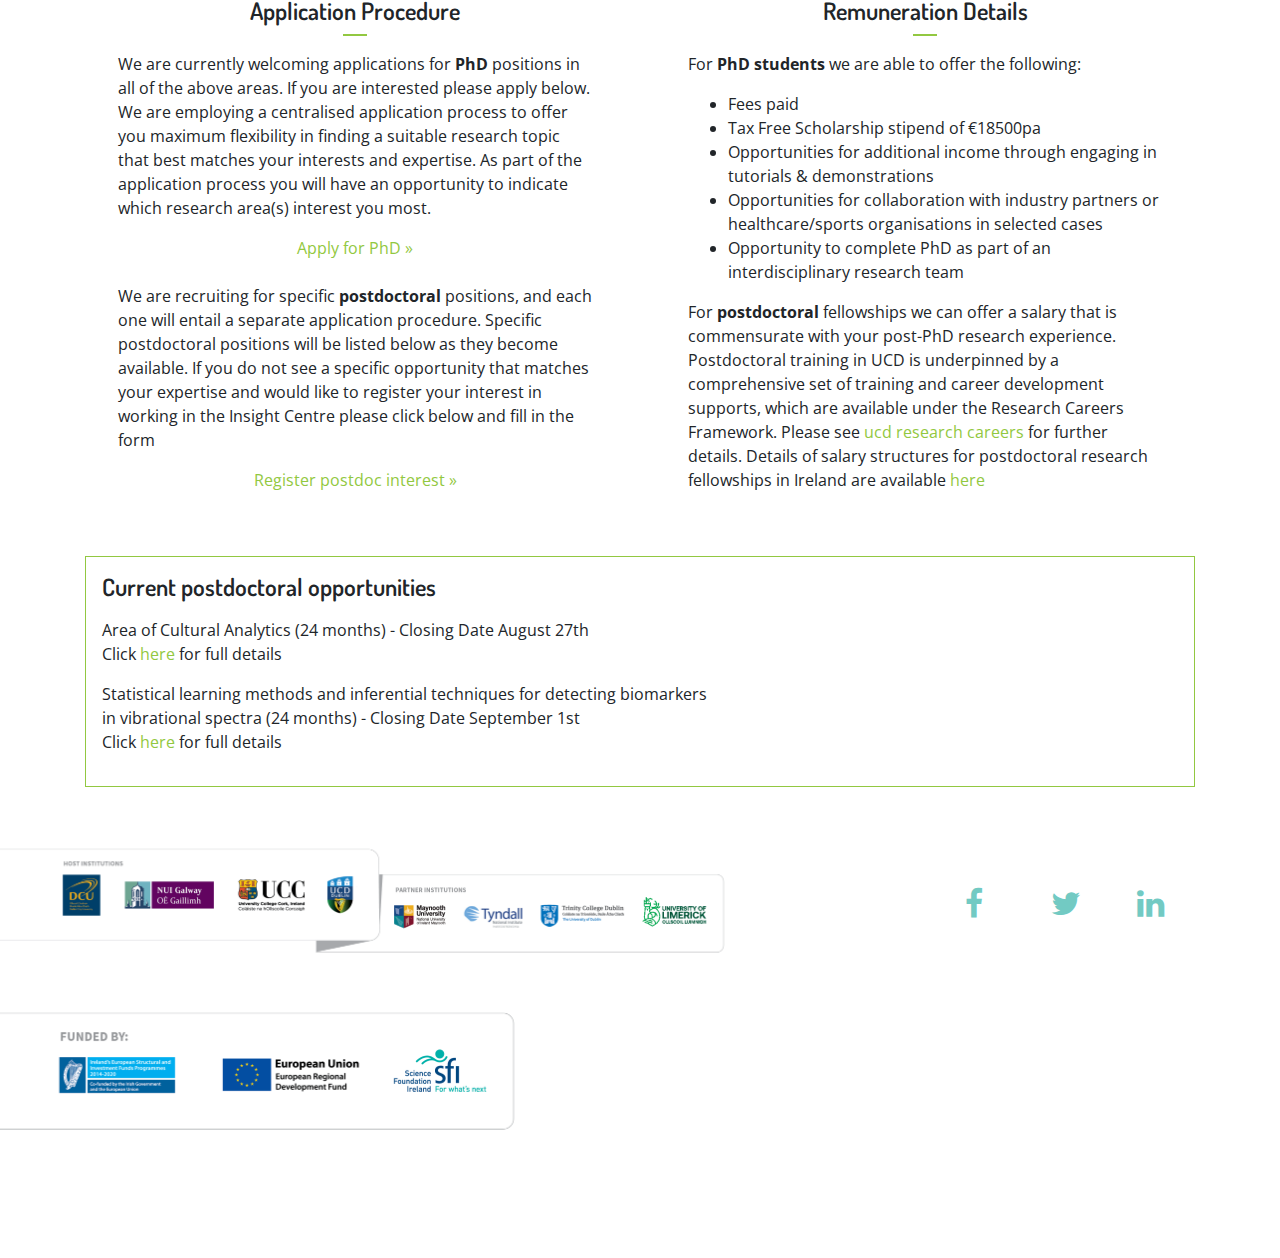
==== commit 2c96930f: "Add new postdoc opportunity" ====
--- a/index.html
+++ b/index.html
@@ -127,6 +127,8 @@
 				<h4 class="mb-3">Current postdoctoral opportunities</h4>
 				<p>Area of Cultural Analytics (24 months) - Closing Date August 27th
 					<br>Click <a href="https://www.universityvacancies.com/university-college-dublin/ucd-post-doctoral-research-fellow-level-2-15751" target="_blank">here</a> for full details</p>
+				<p>Statistical learning methods and inferential techniques for detecting biomarkers <br>in vibrational spectra (24 months) - Closing Date September 1st
+					<br>Click <a href="https://www.universityvacancies.com/university-college-dublin/pd1-or-2-ucd-mathematicsstatistics-15739" target="_blank">here</a> for full details</p>
 			</div>
 		</div>
 	</main>
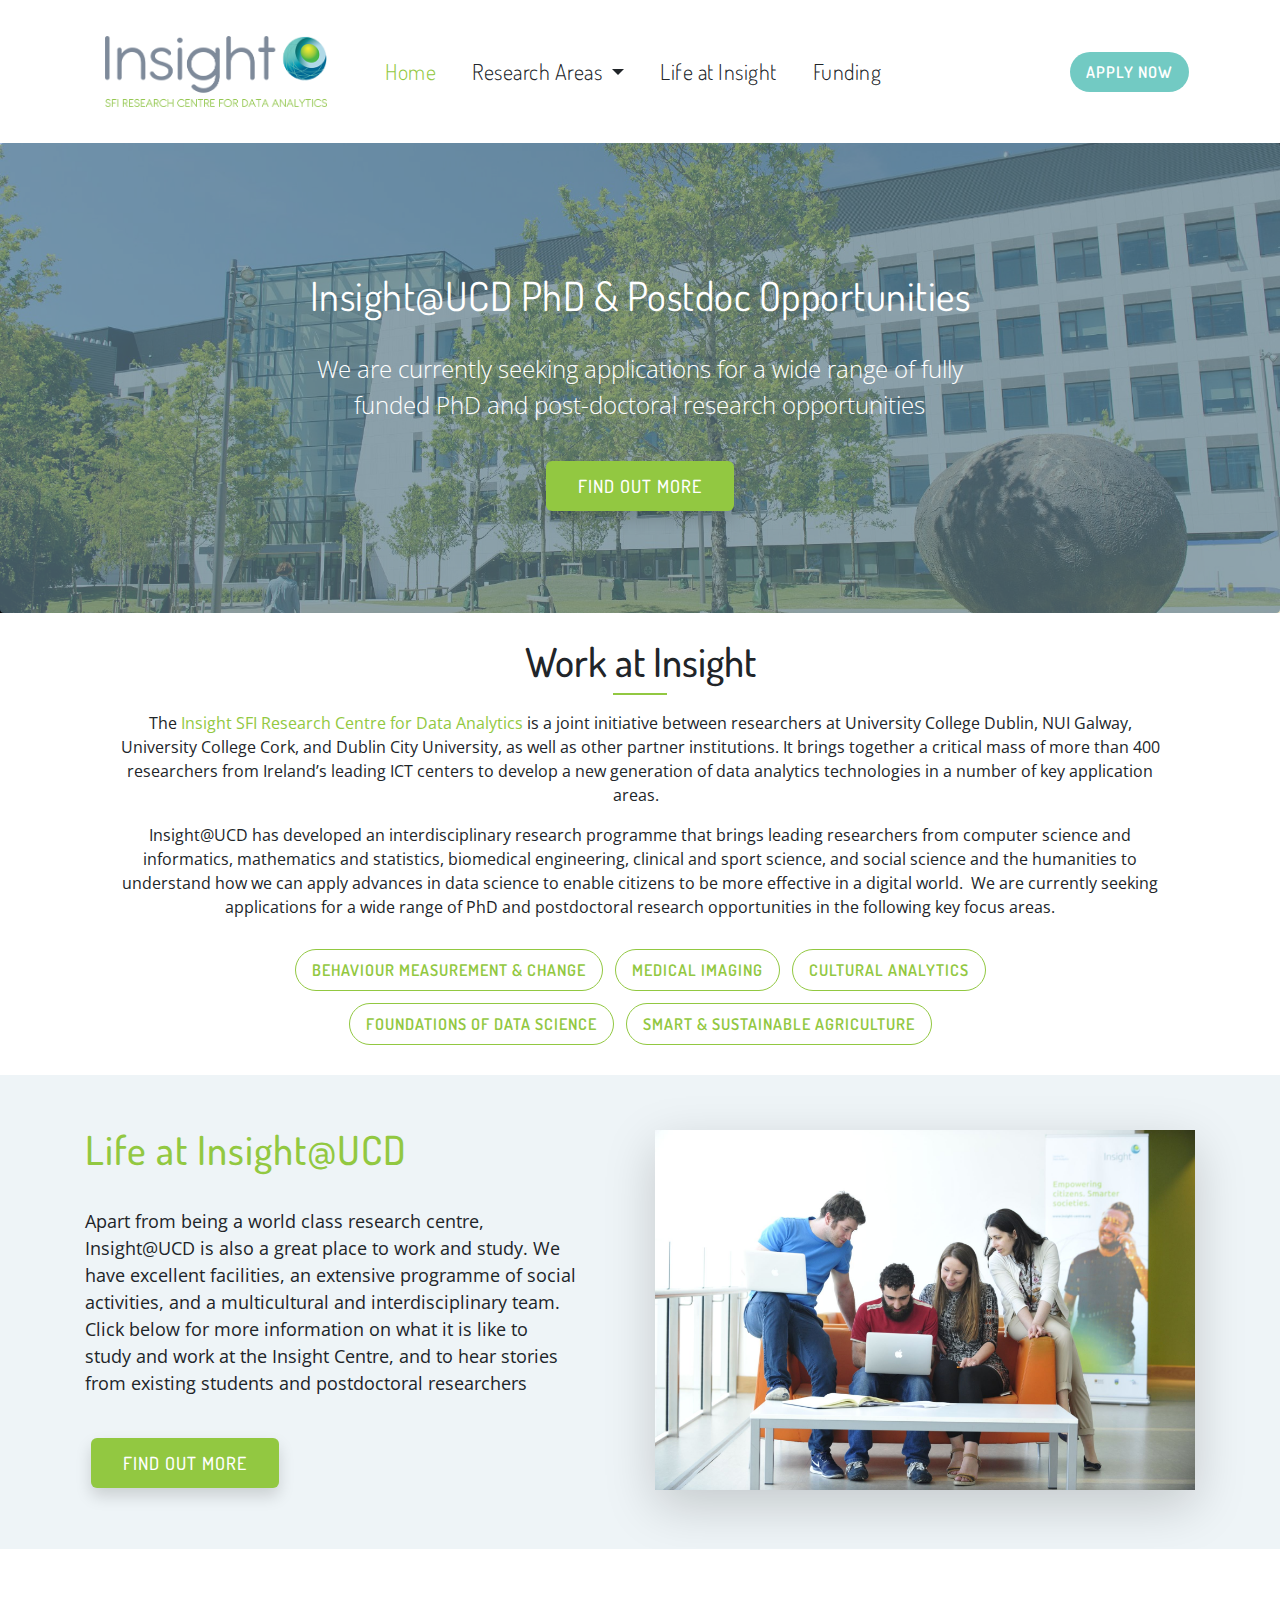
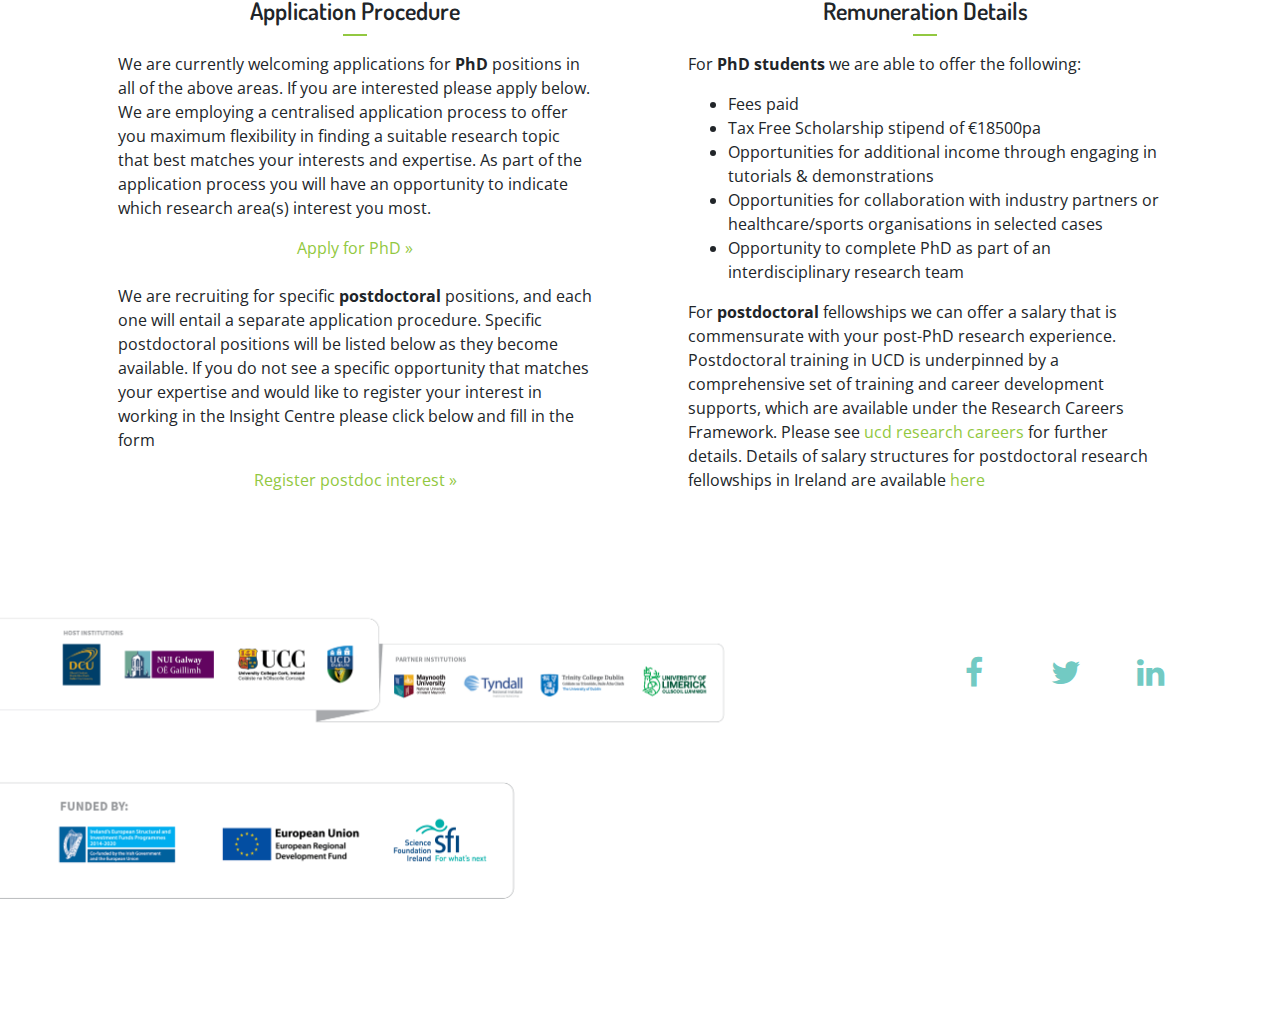
==== commit 768bd455: "Hide postdoc opportunities section" ====
--- a/index.html
+++ b/index.html
@@ -122,6 +122,7 @@
 
 			</div>
 		</div>
+		<!--
 		<div class="container">
 			<div class="postdoc col-12 p-3">
 				<h4 class="mb-3">Current postdoctoral opportunities</h4>
@@ -131,6 +132,7 @@
 					<br>Click <a href="https://www.universityvacancies.com/university-college-dublin/pd1-or-2-ucd-mathematicsstatistics-15739" target="_blank">here</a> for full details</p>
 			</div>
 		</div>
+-->
 	</main>
 	<footer>
 		<div class="row">
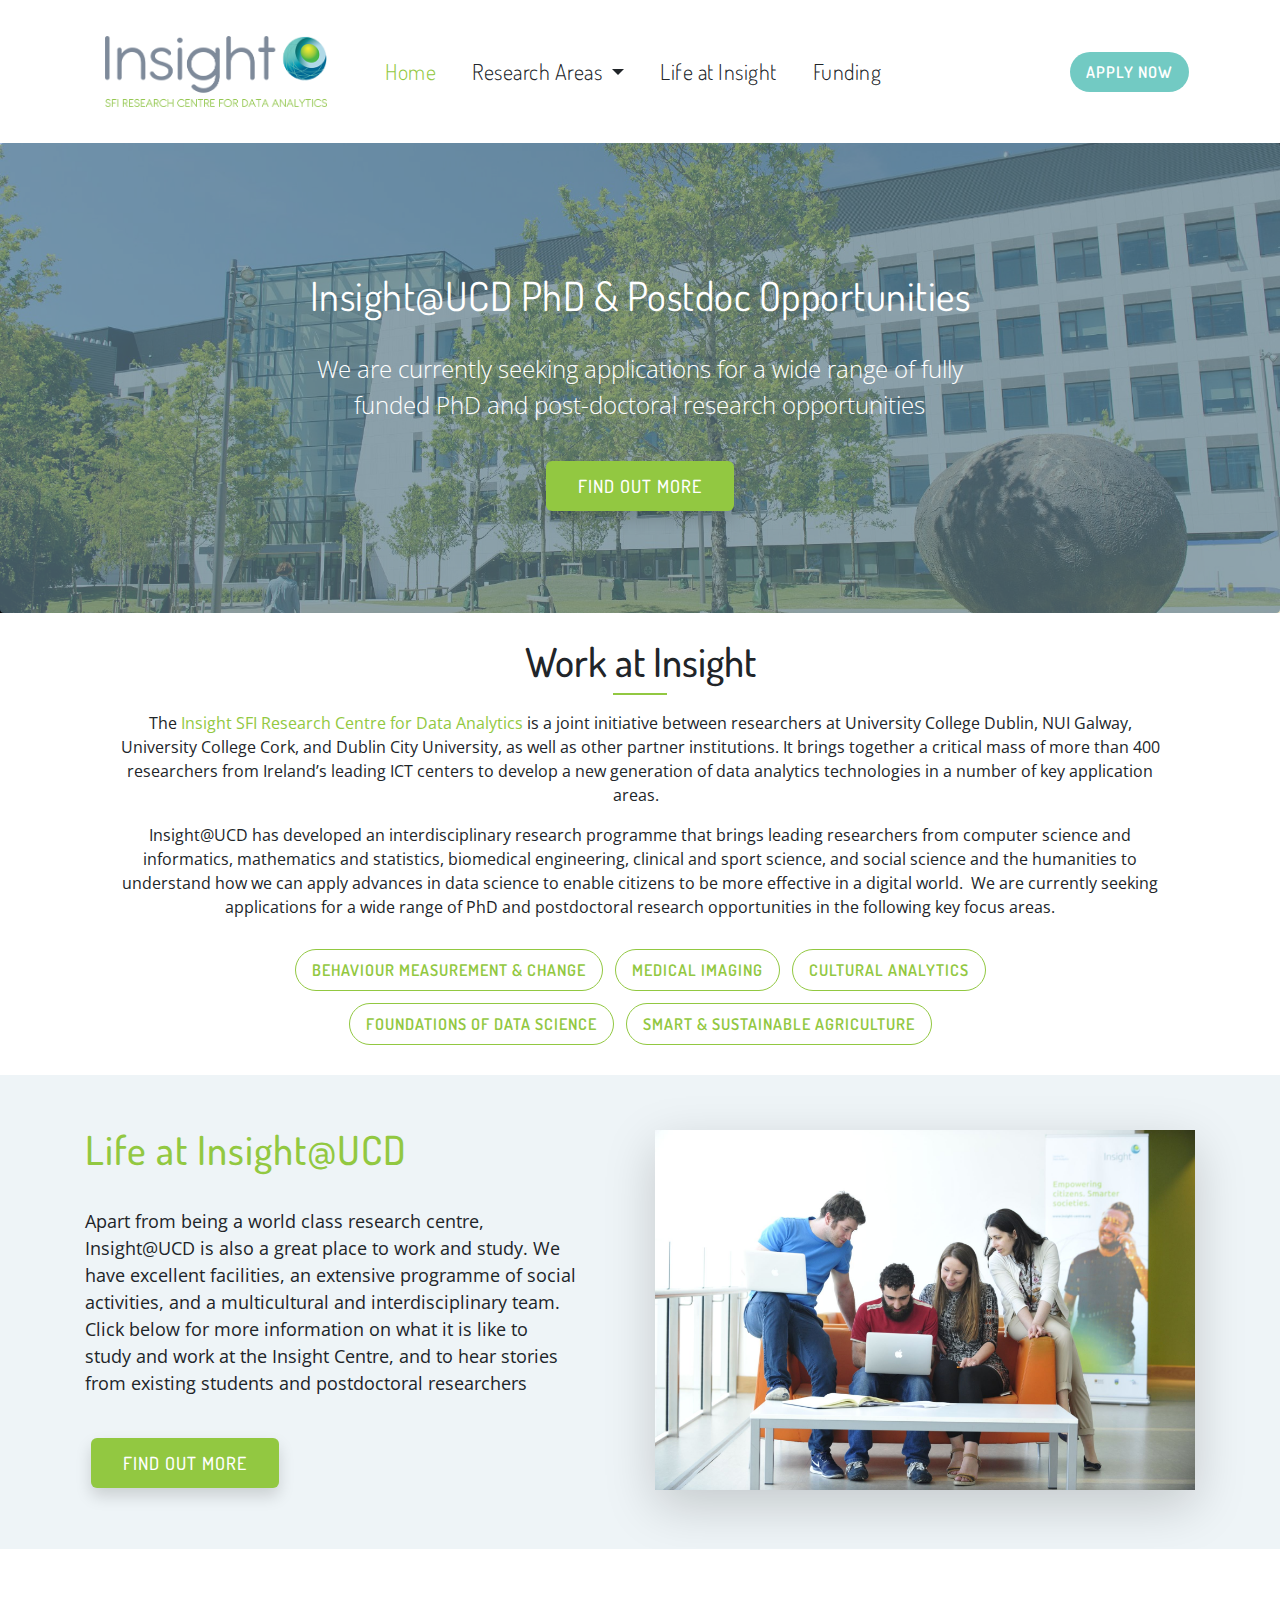
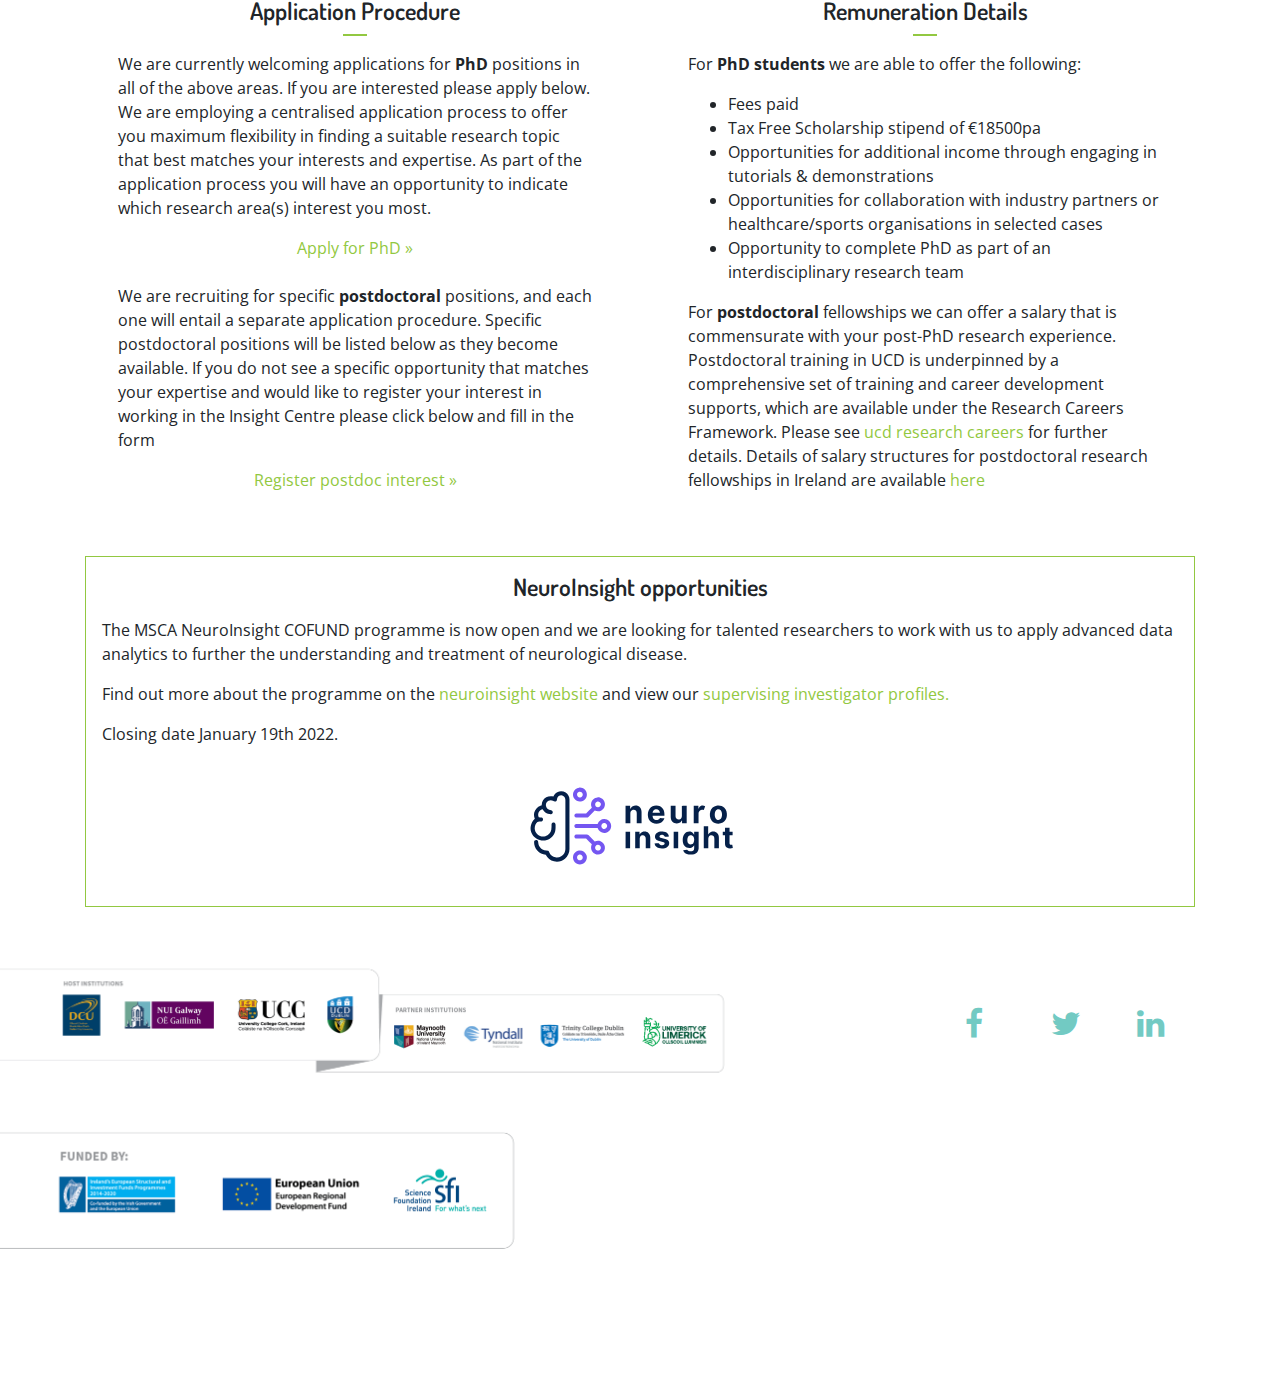
==== commit b734aeb8: "Add NeuroInsight Info" ====
--- a/index.html
+++ b/index.html
@@ -28,7 +28,7 @@
 					<ul class="nav navbar-nav mr-auto">
 						<li class="nav-item" role="presentation"><a class="nav-link active" href="index.html">Home</a></li>
 						<li class="nav-item dropdown"><a class="dropdown-toggle nav-link" data-toggle="dropdown" aria-expanded="false" href="research.html">Research Areas&nbsp;</a>
-							<div class="dropdown-menu" role="menu"><a class="dropdown-item" role="presentation" href="research.html#behaviour">Behaviour Measurement & Change</a><a class="dropdown-item" role="presentation" href="research.html#imaging">Medical Imaging</a><a class="dropdown-item" role="presentation" href="research.html#cultural">Cultural Analytics</a><a class="dropdown-item" role="presentation" href="research.html#foundations">Foundations of Data Science</a><a class="dropdown-item" role="presentation" href="research.html#agriculture">Smart & Sustainable Agriculture</a></div>
+							<div class="dropdown-menu" role="menu"><a class="dropdown-item" role="presentation" href="neuroinsight.html">NeuroInsight Programme</a><a class="dropdown-item" role="presentation" href="research.html#behaviour">Behaviour Measurement & Change</a><a class="dropdown-item" role="presentation" href="research.html#imaging">Medical Imaging</a><a class="dropdown-item" role="presentation" href="research.html#cultural">Cultural Analytics</a><a class="dropdown-item" role="presentation" href="research.html#foundations">Foundations of Data Science</a><a class="dropdown-item" role="presentation" href="research.html#agriculture">Smart & Sustainable Agriculture</a></div>
 						</li>
 						<li class="nav-item" role="presentation"><a class="nav-link" href="life-at-insight.html">Life at Insight</a></li>
 						<li class="nav-item" role="presentation"><a class="nav-link" href="index.html#remuneration">Funding</a></li>
@@ -122,6 +122,7 @@
 
 			</div>
 		</div>
+
 		<!--
 		<div class="container">
 			<div class="postdoc col-12 p-3">
@@ -133,6 +134,16 @@
 			</div>
 		</div>
 -->
+		<div class="container">
+			<div class="postdoc col-12 p-3">
+				<h4 class="mb-3 text-center">NeuroInsight opportunities</h4>
+				<p>The MSCA NeuroInsight COFUND programme is now open and we are looking for talented researchers to work with us to apply advanced data analytics to further the understanding and treatment of neurological disease.</p>
+				<p>Find out more about the programme on the <a href="https://neuroinsight.eu" target="_blank">neuroinsight website</a> and view our <a href="neuroinsight.html" target="_blank">supervising investigator profiles.</a></p>
+				<p>Closing date January 19th 2022.</p>
+				<div class="text-center"><a href="https://neuroinsight.eu" target="_blank"><img class="col-3 mx-auto my-3" src="img/neuroinsight-bold-dark.svg"></a></div>
+			</div>
+		</div>
+
 	</main>
 	<footer>
 		<div class="row">
--- a/css/style.css
+++ b/css/style.css
@@ -533,6 +533,43 @@
 	border: 1px solid #0e6a6a;
 }
 
+/**************************************/
+/* NeuroInsight page and homepage box */
+/**************************************/
+
+.badge-pill {
+	border: 1px solid #92c841;
+	text-transform: capitalize;
+	color: #92c841;
+	background-color: white;
+	font-size: 1rem;
+	font-weight: 400;
+	line-height: 1.5;
+}
+
+img.profile {
+	width: 30% !important;
+	/*	height: 30% !important;*/
+	/*
+	position: relative;
+*/
+	border: 3px solid #92c841;
+	margin: 5 5 5 5;
+}
+
+@media (max-width:576px) {
+	img.profile {
+		width: 40% !important;
+		margin: 5 5 5 5;
+	}
+}
+
+@media (max-width:1024px) {
+	.techniques {
+		display: none;
+	}
+}
+
 
 /* Footer */
 
